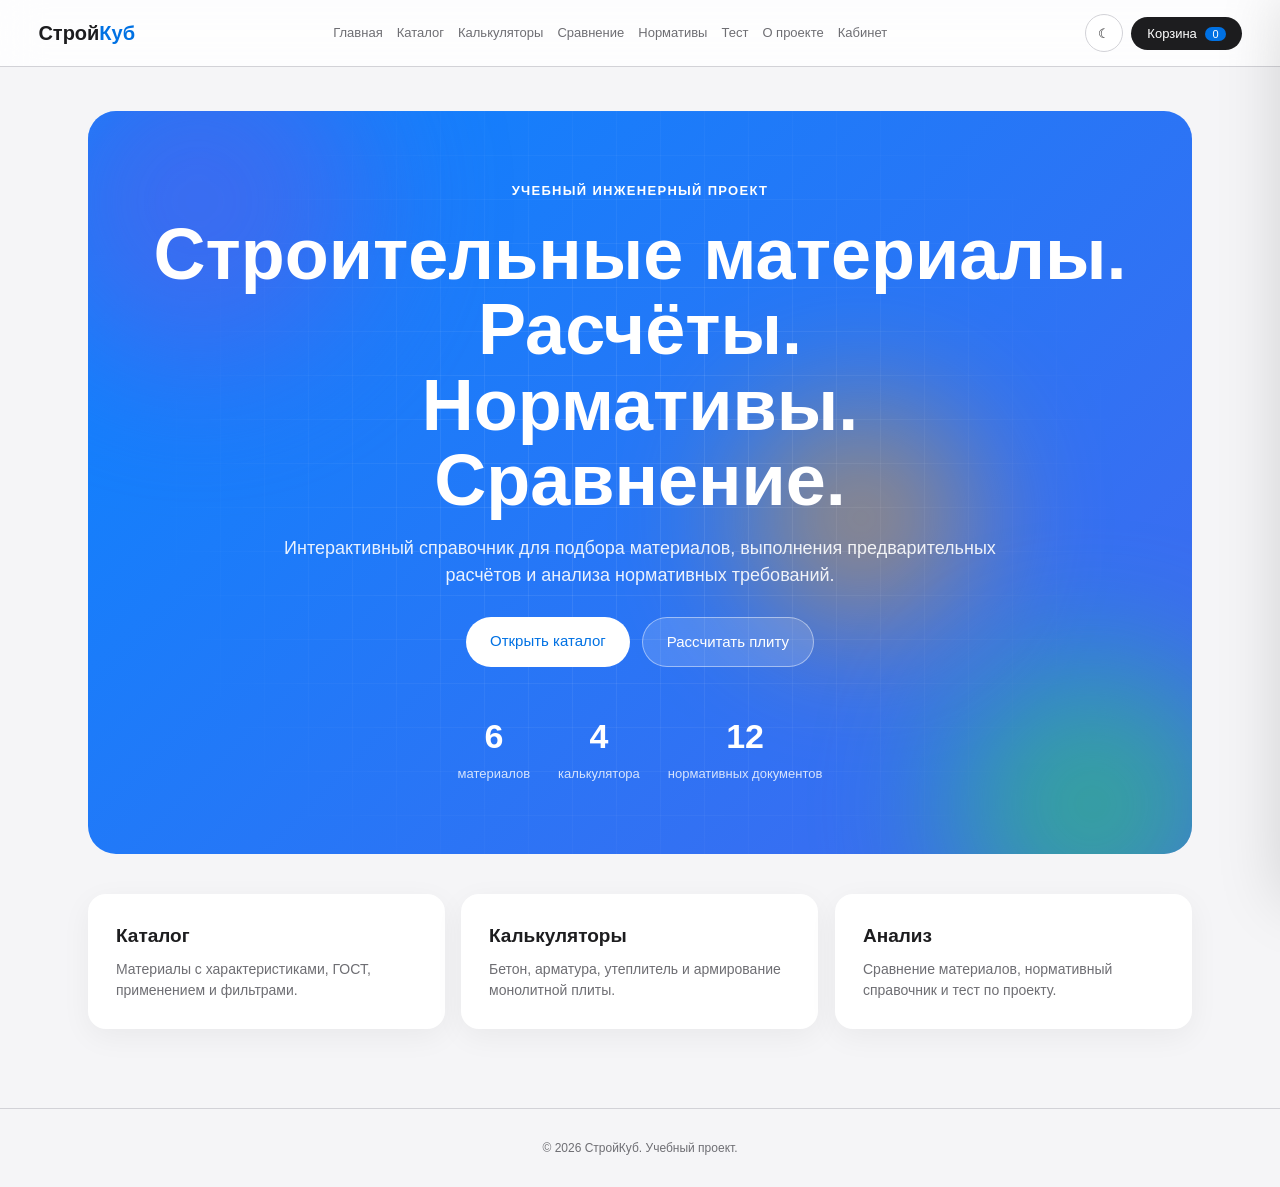
==== index.html @ 8e738bbe "Add files via upload" ====
<!DOCTYPE html><html lang="ru"><head><meta charset="UTF-8"><meta name="viewport" content="width=device-width,initial-scale=1"><title>СтройКуб — учебный проект</title><link rel="stylesheet" href="style.css"></head><body><div class="page-transition" id="page-transition"></div><header class="site-header"><a class="logo" href="index.html">Строй<span>Куб</span></a><nav><a href="index.html">Главная</a><a href="catalog.html">Каталог</a><a href="calculators.html">Калькуляторы</a><a href="compare.html">Сравнение</a><a href="norms.html">Нормативы</a><a href="quiz.html">Тест</a><a href="about.html">О проекте</a><a href="account.html">Кабинет</a></nav><div class="header-actions"><button class="theme-button" onclick="toggleTheme()">☾</button><button class="cart-button" onclick="openCart()">Корзина <span id="cart-count">0</span></button></div></header><main><section class="hero"><div class="hero-bg"><div class="orb orb-1"></div><div class="orb orb-2"></div><div class="orb orb-3"></div><div class="grid"></div></div><div class="hero-content reveal"><p class="eyebrow">Учебный инженерный проект</p><h1 class="hero-title"><span>Строительные материалы.</span><span>Расчёты.</span><span>Нормативы.</span><span>Сравнение.</span></h1><p class="lead">Интерактивный справочник для подбора материалов, выполнения предварительных расчётов и анализа нормативных требований.</p><div class="hero-actions"><a class="button primary" href="catalog.html">Открыть каталог</a><a class="button ghost" href="calculators.html">Рассчитать плиту</a></div><div class="hero-stats"><div><strong data-count="6">0</strong><span>материалов</span></div><div><strong data-count="4">0</strong><span>калькулятора</span></div><div><strong data-count="12">0</strong><span>нормативных документов</span></div></div></div></section><section class="features"><article class="reveal tilt"><h3>Каталог</h3><p>Материалы с характеристиками, ГОСТ, применением и фильтрами.</p></article><article class="reveal tilt"><h3>Калькуляторы</h3><p>Бетон, арматура, утеплитель и армирование монолитной плиты.</p></article><article class="reveal tilt"><h3>Анализ</h3><p>Сравнение материалов, нормативный справочник и тест по проекту.</p></article></section></main><div class="cart-drawer" id="cart-drawer"><div class="cart-head"><h2>Корзина</h2><button onclick="closeCart()">✕</button></div><div id="cart-items"></div><div class="cart-total"><span>Итого</span><strong id="cart-total">0 ₽</strong></div><button class="button primary full" onclick="checkout()">Оформить заказ</button></div><div class="toast" id="toast"></div><footer>© 2026 СтройКуб. Учебный проект.</footer><script src="script.js"></script></body></html>
---- style.css ----
:root{--bg:#f5f5f7;--card:#fff;--text:#1d1d1f;--muted:#6e6e73;--blue:#0071e3;--border:#d2d2d7;--soft:#f5f5f7;--radius:18px;--header-bg:rgba(255,255,255,.82)}*{box-sizing:border-box;margin:0;padding:0}body{font-family:-apple-system,BlinkMacSystemFont,'SF Pro Display','Segoe UI',Roboto,Arial,sans-serif;background:var(--bg);color:var(--text);line-height:1.5;transition:background .3s,color .3s}a{color:inherit;text-decoration:none}.page-transition{position:fixed;inset:0;background:var(--bg);z-index:999;pointer-events:none;opacity:0;transition:opacity .3s ease}.page-transition.active{opacity:1}.site-header{position:sticky;top:0;z-index:50;display:flex;align-items:center;justify-content:space-between;gap:16px;padding:14px 3vw;background:var(--header-bg);backdrop-filter:blur(20px);border-bottom:1px solid var(--border)}.logo{font-weight:800;font-size:20px}.logo span{color:var(--blue)}nav{display:flex;gap:14px;flex-wrap:wrap}nav a{font-size:13px;color:var(--muted);transition:color .2s}nav a:hover,nav a.active{color:var(--text)}.header-actions{display:flex;gap:8px;align-items:center}.theme-button{border:1px solid var(--border);background:var(--card);color:var(--text);width:38px;height:38px;border-radius:50%;cursor:pointer;transition:.2s}.cart-button{border:0;background:var(--text);color:var(--card);padding:9px 16px;border-radius:999px;font-size:13px;cursor:pointer}.cart-button span{background:var(--blue);color:#fff;border-radius:999px;padding:1px 7px;margin-left:5px;font-size:11px}.cart-button.bump span{animation:bump .4s ease}@keyframes bump{0%{transform:scale(1)}40%{transform:scale(1.35)}100%{transform:scale(1)}}main{max-width:1180px;margin:0 auto;padding:44px 3vw 80px}.hero{position:relative;min-height:80vh;display:grid;place-items:center;overflow:hidden;border-radius:28px;margin-bottom:40px}.hero-bg{position:absolute;inset:0;background:linear-gradient(135deg,#0a84ff,#5e5ce6,#0a84ff);background-size:300% 300%;animation:gradientMove 14s ease infinite}.orb{position:absolute;border-radius:50%;filter:blur(70px);opacity:.55}.orb-1{width:340px;height:340px;background:#5e5ce6;top:-80px;left:-60px;animation:float 12s ease-in-out infinite}.orb-2{width:280px;height:280px;background:#30d158;bottom:-90px;right:-40px;animation:float 16s ease-in-out infinite reverse}.orb-3{width:220px;height:220px;background:#ff9f0a;top:40%;right:20%;animation:float 18s ease-in-out infinite}.grid{position:absolute;inset:0;background-image:linear-gradient(rgba(255,255,255,.08) 1px,transparent 1px),linear-gradient(90deg,rgba(255,255,255,.08) 1px,transparent 1px);background-size:44px 44px;mask-image:radial-gradient(circle at center,#000 20%,transparent 75%)}.hero-content{position:relative;z-index:2;text-align:center;padding:70px 5vw;color:#fff}.eyebrow{font-weight:700;font-size:13px;text-transform:uppercase;letter-spacing:.1em}.hero-title{font-size:clamp(36px,6vw,72px);line-height:1.05;margin:16px 0;display:grid}.hero-title span{opacity:0;transform:translateY(28px);animation:rise .8s cubic-bezier(.22,.61,.36,1) forwards}.hero-title span:nth-child(1){animation-delay:.1s}.hero-title span:nth-child(2){animation-delay:.25s}.hero-title span:nth-child(3){animation-delay:.4s}.hero-title span:nth-child(4){animation-delay:.55s}@keyframes rise{to{opacity:1;transform:none}}@keyframes gradientMove{0%{background-position:0% 50%}50%{background-position:100% 50%}100%{background-position:0% 50%}}@keyframes float{0%,100%{transform:translate(0,0)}50%{transform:translate(30px,-25px)}}.lead{max-width:720px;margin:0 auto 28px;font-size:18px;opacity:.9}.hero-actions{display:flex;gap:12px;justify-content:center;flex-wrap:wrap}.hero-stats{display:flex;gap:28px;justify-content:center;margin-top:44px;flex-wrap:wrap}.hero-stats div{display:grid;gap:2px}.hero-stats strong{font-size:34px}.hero-stats span{font-size:13px;opacity:.8}.button{display:inline-block;border:0;border-radius:999px;padding:13px 24px;font-size:15px;cursor:pointer;transition:transform .2s,box-shadow .2s}.button:hover{transform:translateY(-2px);box-shadow:0 10px 24px rgba(0,0,0,.18)}.button:active{transform:scale(.97)}.button.primary{background:#fff;color:#0071e3}.button.ghost{background:rgba(255,255,255,.14);color:#fff;border:1px solid rgba(255,255,255,.45)}.button.full{width:100%}.features{display:grid;grid-template-columns:repeat(3,1fr);gap:16px;margin-top:20px}.features article,.auth-card,.profile-card,.dashboard article,.orders,.calc-card,.table-card,.about-grid article,.norm-card,.quiz-card{background:var(--card);border-radius:var(--radius);padding:28px;box-shadow:0 8px 30px rgba(0,0,0,.05);transition:transform .25s,box-shadow .25s}.features h3{font-size:19px;margin-bottom:8px}.features p{color:var(--muted);font-size:14px}.page-head{text-align:center;margin-bottom:30px}.page-head h1{font-size:clamp(30px,5vw,48px)}.page-head p{color:var(--muted);margin-top:8px}.controls{display:grid;grid-template-columns:1fr 220px;gap:12px;margin-bottom:14px}#search,#sort{border:1px solid var(--border);border-radius:12px;padding:12px 14px;font-size:15px;background:var(--card);color:var(--text)}.filters,.property-filters{display:flex;gap:10px;justify-content:center;flex-wrap:wrap;margin-bottom:16px}.filter{border:1px solid var(--border);background:var(--card);color:var(--text);border-radius:999px;padding:9px 18px;font-size:14px;cursor:pointer}.filter.active{background:var(--text);color:var(--card);border-color:var(--text)}.property-filters label{display:flex;align-items:center;gap:6px;background:var(--card);border:1px solid var(--border);border-radius:999px;padding:8px 14px;font-size:13px;cursor:pointer}.products{display:grid;grid-template-columns:repeat(auto-fill,minmax(360px,1fr));gap:22px}.product{background:var(--card);border-radius:var(--radius);overflow:hidden;box-shadow:0 8px 30px rgba(0,0,0,.05);display:flex;flex-direction:column;transition:transform .25s,box-shadow .25s;transform-style:preserve-3d}.product:hover{box-shadow:0 18px 45px rgba(0,0,0,.10)}.product-image{width:100%;height:200px;object-fit:cover;display:block;background:var(--soft);transition:transform .45s ease}.product:hover .product-image{transform:scale(1.06)}.product-body{padding:22px;display:flex;flex-direction:column;gap:14px;flex:1}.product-body h3{font-size:20px}.tabs{display:grid;grid-template-columns:repeat(4,1fr);gap:4px;background:var(--soft);border-radius:12px;padding:4px}.tab{border:0;background:transparent;border-radius:9px;padding:8px 4px;font-size:12px;color:var(--muted);cursor:pointer}.tab.active{background:var(--card);color:var(--text);font-weight:600}.tab-content{font-size:14px;color:var(--muted);min-height:150px;animation:fadeIn .25s ease}.tab-content.active{display:block}.tab-content:not(.active){display:none}@keyframes fadeIn{from{opacity:0;transform:translateY(6px)}to{opacity:1;transform:none}}.specs{display:grid;gap:6px}.spec{display:flex;justify-content:space-between;gap:12px;padding:7px 0;border-bottom:1px solid var(--border);font-size:13px}.spec span:first-child{color:var(--muted)}.gost-list{display:grid;gap:8px}.gost-item{background:var(--soft);border-radius:12px;padding:10px 12px;font-size:13px}.gost-item strong{color:var(--text)}.application-list{display:grid;gap:8px}.application-list li{list-style:none;padding-left:18px;position:relative;font-size:14px}.application-list li:before{content:"•";position:absolute;left:0;color:var(--blue)}.price{font-weight:700;font-size:18px}.add,.fav{border:0;border-radius:999px;padding:11px 16px;cursor:pointer;font-size:14px;transition:transform .2s}.add{background:var(--blue);color:#fff}.fav{background:var(--soft);color:var(--text);border:1px solid var(--border)}.fav.active{background:#ff9f0a;color:#fff;border-color:#ff9f0a}.product-actions{display:grid;grid-template-columns:1fr auto;gap:8px}.product-hero{display:grid;grid-template-columns:1.1fr 1fr;gap:28px;align-items:start;margin-bottom:34px}.product-hero img{width:100%;height:360px;object-fit:cover;border-radius:var(--radius);background:var(--soft)}.product-hero h1{font-size:clamp(30px,4vw,44px);margin-bottom:10px}.product-section{background:var(--card);border-radius:var(--radius);padding:26px;box-shadow:0 8px 30px rgba(0,0,0,.05);margin-bottom:20px}.product-section h2{font-size:22px;margin-bottom:14px}.drawing{width:100%;background:var(--soft);border-radius:14px;padding:14px}.drawing svg{width:100%;height:auto}.drawing .highlight{transition:.25s}.drawing .highlight:hover{opacity:1;stroke-width:4}.calc-grid{display:grid;grid-template-columns:repeat(2,1fr);gap:18px}.calc-card label{display:grid;gap:6px;font-size:13px;color:var(--muted);margin-bottom:12px}.calc-card input,.calc-card select{border:1px solid var(--border);border-radius:12px;padding:11px 13px;font-size:15px;background:var(--card);color:var(--text)}.result{margin-top:14px;background:var(--soft);border-radius:12px;padding:14px}.result span{font-size:26px;font-weight:800;display:block}.bar{height:8px;background:var(--border);border-radius:999px;margin:12px 0 8px;overflow:hidden}.bar i{display:block;height:100%;width:0;background:linear-gradient(90deg,#0071e3,#30d158);transition:width .8s cubic-bezier(.22,.61,.36,1)}.formula{font-family:ui-monospace,SFMono-Regular,Menlo,monospace;background:var(--soft);border-radius:10px;padding:10px;margin:10px 0;font-size:13px}.compare-controls{display:grid;grid-template-columns:1fr 1fr auto;gap:12px;margin-bottom:24px}.compare-controls select{border:1px solid var(--border);border-radius:12px;padding:12px 14px;background:var(--card);color:var(--text)}.compare-card{background:var(--card);border-radius:var(--radius);padding:26px;box-shadow:0 8px 30px rgba(0,0,0,.05);margin-bottom:20px}.compare-card h2{margin-bottom:14px}.compare-table{width:100%;border-collapse:collapse;font-size:14px}.compare-table th,.compare-table td{padding:12px 10px;border-bottom:1px solid var(--border);text-align:left}.compare-table th{color:var(--muted);font-size:12px;text-transform:uppercase}.verdict{margin-top:16px;background:var(--soft);border-radius:12px;padding:14px;font-size:14px}.table-card{overflow:hidden}.table-scroll{overflow-x:auto}table{width:100%;border-collapse:collapse;font-size:14px}th,td{padding:12px 10px;border-bottom:1px solid var(--border);text-align:left;vertical-align:top}th{color:var(--muted);font-weight:600;font-size:12px;text-transform:uppercase}tr:hover td{background:var(--soft)}.norm-grid{display:grid;grid-template-columns:repeat(auto-fill,minmax(320px,1fr));gap:18px}.norm-card h2{font-size:18px;margin-bottom:8px}.norm-card p{color:var(--muted);font-size:14px}.quiz-card{max-width:720px;margin:0 auto}.quiz-question{margin-bottom:22px}.quiz-question h3{font-size:18px;margin-bottom:10px}.quiz-option{display:block;background:var(--soft);border:1px solid var(--border);border-radius:12px;padding:12px 14px;margin-bottom:8px;cursor:pointer;font-size:14px}.quiz-option.correct{border-color:#30d158;background:rgba(48,209,88,.12)}.quiz-option.wrong{border-color:#ff375f;background:rgba(255,55,95,.10)}.quiz-result{font-size:22px;font-weight:800;margin-top:18px}.about-grid{display:grid;grid-template-columns:repeat(2,1fr);gap:18px}.about-grid article h2{font-size:20px;margin-bottom:10px}.warning{border-left:4px solid #ff9f0a}.auth-section,.profile-section{display:grid;place-items:center}.auth-card{width:min(420px,100%);text-align:center}.auth-card h1{font-size:28px;margin-bottom:6px}.muted{color:var(--muted);font-size:14px}form{display:grid;gap:12px;margin-top:18px;text-align:left}label{font-size:13px;color:var(--muted);display:grid;gap:6px}input,select{border:1px solid var(--border);border-radius:12px;padding:12px 14px;font-size:15px;background:var(--card);color:var(--text)}.divider{margin:18px 0 4px;color:var(--muted);font-size:13px}.hidden{display:none}.profile-section{gap:20px;justify-items:stretch}.profile-card{display:flex;align-items:center;gap:18px;width:100%}.avatar{width:64px;height:64px;border-radius:50%;background:var(--blue);color:#fff;display:grid;place-items:center;font-size:24px;font-weight:700}.profile-card h1{font-size:24px}.profile-card .button{margin-left:auto}.dashboard{display:grid;grid-template-columns:repeat(3,1fr);gap:16px;width:100%}.dashboard h3{font-size:13px;color:var(--muted)}.dashboard p{font-size:28px;font-weight:700;margin-top:6px}.orders{width:100%}.orders h2{margin-bottom:14px}.order{display:flex;justify-content:space-between;gap:12px;padding:14px 0;border-bottom:1px solid var(--border);font-size:14px}.cart-drawer{position:fixed;right:0;top:0;height:100%;width:min(400px,100%);background:var(--card);z-index:100;transform:translateX(105%);transition:transform .35s cubic-bezier(.22,.61,.36,1);display:flex;flex-direction:column;padding:22px;box-shadow:-20px 0 60px rgba(0,0,0,.15)}.cart-drawer.open{transform:none}.cart-head{display:flex;justify-content:space-between;align-items:center;margin-bottom:18px}.cart-head button{border:0;background:var(--soft);color:var(--text);width:34px;height:34px;border-radius:50%;cursor:pointer}#cart-items{flex:1;overflow:auto;display:grid;gap:12px;align-content:start}.cart-item{display:grid;grid-template-columns:64px 1fr auto;gap:12px;align-items:center;background:var(--soft);border-radius:14px;padding:10px;animation:fadeIn .25s ease}.cart-thumb{width:64px;height:64px;border-radius:10px;object-fit:cover;background:var(--soft)}.qty{display:flex;align-items:center;gap:8px}.qty button{width:26px;height:26px;border-radius:50%;border:0;background:var(--card);color:var(--text);cursor:pointer}.cart-total{display:flex;justify-content:space-between;align-items:center;padding:16px 0;font-size:17px}.toast{position:fixed;left:50%;bottom:28px;transform:translate(-50%,120%);background:var(--text);color:var(--card);padding:12px 20px;border-radius:999px;font-size:14px;z-index:200;opacity:0;transition:.35s cubic-bezier(.22,.61,.36,1)}.toast.show{transform:translate(-50%,0);opacity:1}.reveal{opacity:0;transform:translateY(24px);transition:opacity .6s ease,transform .6s ease}.reveal.visible{opacity:1;transform:none}.tilt{will-change:transform}.flying-image{position:fixed;z-index:300;width:70px;height:70px;border-radius:14px;object-fit:cover;pointer-events:none;transition:transform .7s cubic-bezier(.22,.61,.36,1),opacity .7s ease}@media(prefers-reduced-motion:reduce){.reveal{opacity:1;transform:none;transition:none}.hero-bg,.orb,.hero-title span,.product,.product-image,.button,.cart-button,.tab-content,.cart-item,.toast,.cart-drawer,.theme-button,.flying-image{transition:none;animation:none}.hero-title span{opacity:1;transform:none}.product:hover .product-image{transform:none}}footer{text-align:center;padding:30px;color:var(--muted);font-size:12px;border-top:1px solid var(--border)}body.dark{--bg:#000;--card:#1c1c1e;--text:#f5f5f7;--muted:#a1a1a6;--border:#38383a;--soft:#2c2c2e;--header-bg:rgba(28,28,30,.82)}body.dark .product-image.image-error{background:linear-gradient(135deg,#2c2c2e,#3a3a3c)}@media(max-width:1000px){nav{display:none}.features,.calc-grid,.about-grid,.dashboard{grid-template-columns:1fr}.product-hero{grid-template-columns:1fr}.controls,.compare-controls{grid-template-columns:1fr}.profile-card{flex-wrap:wrap}.profile-card .button{margin-left:0;width:100%}}
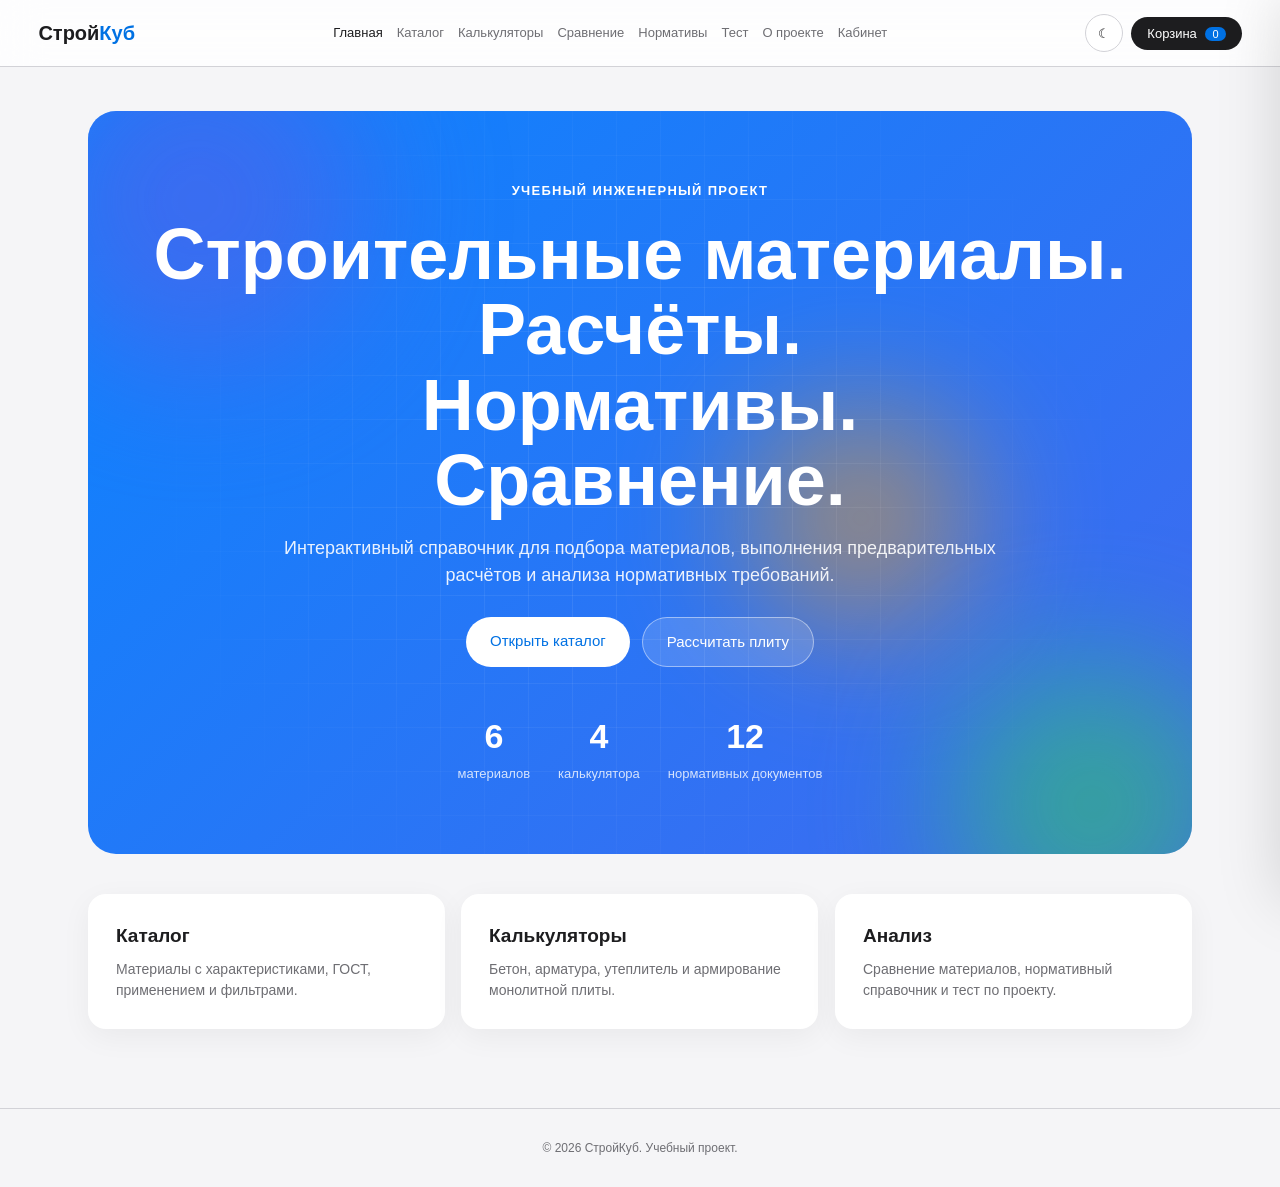
==== commit 2e92079a: "Add files via upload" ====
--- a/index.html
+++ b/index.html
@@ -1 +1 @@
-<!DOCTYPE html><html lang="ru"><head><meta charset="UTF-8"><meta name="viewport" content="width=device-width,initial-scale=1"><title>СтройКуб — учебный проект</title><link rel="stylesheet" href="style.css"></head><body><div class="page-transition" id="page-transition"></div><header class="site-header"><a class="logo" href="index.html">Строй<span>Куб</span></a><nav><a href="index.html">Главная</a><a href="catalog.html">Каталог</a><a href="calculators.html">Калькуляторы</a><a href="compare.html">Сравнение</a><a href="norms.html">Нормативы</a><a href="quiz.html">Тест</a><a href="about.html">О проекте</a><a href="account.html">Кабинет</a></nav><div class="header-actions"><button class="theme-button" onclick="toggleTheme()">☾</button><button class="cart-button" onclick="openCart()">Корзина <span id="cart-count">0</span></button></div></header><main><section class="hero"><div class="hero-bg"><div class="orb orb-1"></div><div class="orb orb-2"></div><div class="orb orb-3"></div><div class="grid"></div></div><div class="hero-content reveal"><p class="eyebrow">Учебный инженерный проект</p><h1 class="hero-title"><span>Строительные материалы.</span><span>Расчёты.</span><span>Нормативы.</span><span>Сравнение.</span></h1><p class="lead">Интерактивный справочник для подбора материалов, выполнения предварительных расчётов и анализа нормативных требований.</p><div class="hero-actions"><a class="button primary" href="catalog.html">Открыть каталог</a><a class="button ghost" href="calculators.html">Рассчитать плиту</a></div><div class="hero-stats"><div><strong data-count="6">0</strong><span>материалов</span></div><div><strong data-count="4">0</strong><span>калькулятора</span></div><div><strong data-count="12">0</strong><span>нормативных документов</span></div></div></div></section><section class="features"><article class="reveal tilt"><h3>Каталог</h3><p>Материалы с характеристиками, ГОСТ, применением и фильтрами.</p></article><article class="reveal tilt"><h3>Калькуляторы</h3><p>Бетон, арматура, утеплитель и армирование монолитной плиты.</p></article><article class="reveal tilt"><h3>Анализ</h3><p>Сравнение материалов, нормативный справочник и тест по проекту.</p></article></section></main><div class="cart-drawer" id="cart-drawer"><div class="cart-head"><h2>Корзина</h2><button onclick="closeCart()">✕</button></div><div id="cart-items"></div><div class="cart-total"><span>Итого</span><strong id="cart-total">0 ₽</strong></div><button class="button primary full" onclick="checkout()">Оформить заказ</button></div><div class="toast" id="toast"></div><footer>© 2026 СтройКуб. Учебный проект.</footer><script src="script.js"></script></body></html>+<!DOCTYPE html><html lang="ru"><head><meta charset="UTF-8"><meta name="viewport" content="width=device-width,initial-scale=1"><title>СтройКуб — учебный проект — СтройКуб</title><script>(function(){try{if(localStorage.getItem("sk_theme")==="dark"){document.documentElement.classList.add("dark")}}catch(e){}})();</script><link rel="stylesheet" href="style.css"></head><body><div class="page-transition" id="page-transition"></div><header class="site-header"><a class="logo" href="index.html">Строй<span>Куб</span></a><nav><a href="index.html" class="active">Главная</a><a href="catalog.html">Каталог</a><a href="calculators.html">Калькуляторы</a><a href="compare.html">Сравнение</a><a href="norms.html">Нормативы</a><a href="quiz.html">Тест</a><a href="about.html">О проекте</a><a href="account.html">Кабинет</a></nav><div class="header-actions"><button class="theme-button" onclick="toggleTheme()">☾</button><button class="cart-button" onclick="openCart()">Корзина <span id="cart-count">0</span></button></div></header><main><section class="hero"><div class="hero-bg"><div class="orb orb-1"></div><div class="orb orb-2"></div><div class="orb orb-3"></div><div class="grid"></div></div><div class="hero-content reveal"><p class="eyebrow">Учебный инженерный проект</p><h1 class="hero-title"><span>Строительные материалы.</span><span>Расчёты.</span><span>Нормативы.</span><span>Сравнение.</span></h1><p class="lead">Интерактивный справочник для подбора материалов, выполнения предварительных расчётов и анализа нормативных требований.</p><div class="hero-actions"><a class="button primary" href="catalog.html">Открыть каталог</a><a class="button ghost" href="calculators.html">Рассчитать плиту</a></div><div class="hero-stats"><div><strong data-count="6">0</strong><span>материалов</span></div><div><strong data-count="4">0</strong><span>калькулятора</span></div><div><strong data-count="12">0</strong><span>нормативных документов</span></div></div></div></section><section class="features"><article class="reveal tilt"><h3>Каталог</h3><p>Материалы с характеристиками, ГОСТ, применением и фильтрами.</p></article><article class="reveal tilt"><h3>Калькуляторы</h3><p>Бетон, арматура, утеплитель и армирование монолитной плиты.</p></article><article class="reveal tilt"><h3>Анализ</h3><p>Сравнение материалов, нормативный справочник и тест по проекту.</p></article></section></main><div class="cart-drawer" id="cart-drawer"><div class="cart-head"><h2>Корзина</h2><button onclick="closeCart()">✕</button></div><div id="cart-items"></div><div class="cart-total"><span>Итого</span><strong id="cart-total">0 ₽</strong></div><button class="button primary full" onclick="checkout()">Оформить заказ</button></div><div class="toast" id="toast"></div><footer>© 2026 СтройКуб. Учебный проект.</footer><script src="script.js"></script></body></html>
--- a/style.css
+++ b/style.css
@@ -1 +1,177 @@
-:root{--bg:#f5f5f7;--card:#fff;--text:#1d1d1f;--muted:#6e6e73;--blue:#0071e3;--border:#d2d2d7;--soft:#f5f5f7;--radius:18px;--header-bg:rgba(255,255,255,.82)}*{box-sizing:border-box;margin:0;padding:0}body{font-family:-apple-system,BlinkMacSystemFont,'SF Pro Display','Segoe UI',Roboto,Arial,sans-serif;background:var(--bg);color:var(--text);line-height:1.5;transition:background .3s,color .3s}a{color:inherit;text-decoration:none}.page-transition{position:fixed;inset:0;background:var(--bg);z-index:999;pointer-events:none;opacity:0;transition:opacity .3s ease}.page-transition.active{opacity:1}.site-header{position:sticky;top:0;z-index:50;display:flex;align-items:center;justify-content:space-between;gap:16px;padding:14px 3vw;background:var(--header-bg);backdrop-filter:blur(20px);border-bottom:1px solid var(--border)}.logo{font-weight:800;font-size:20px}.logo span{color:var(--blue)}nav{display:flex;gap:14px;flex-wrap:wrap}nav a{font-size:13px;color:var(--muted);transition:color .2s}nav a:hover,nav a.active{color:var(--text)}.header-actions{display:flex;gap:8px;align-items:center}.theme-button{border:1px solid var(--border);background:var(--card);color:var(--text);width:38px;height:38px;border-radius:50%;cursor:pointer;transition:.2s}.cart-button{border:0;background:var(--text);color:var(--card);padding:9px 16px;border-radius:999px;font-size:13px;cursor:pointer}.cart-button span{background:var(--blue);color:#fff;border-radius:999px;padding:1px 7px;margin-left:5px;font-size:11px}.cart-button.bump span{animation:bump .4s ease}@keyframes bump{0%{transform:scale(1)}40%{transform:scale(1.35)}100%{transform:scale(1)}}main{max-width:1180px;margin:0 auto;padding:44px 3vw 80px}.hero{position:relative;min-height:80vh;display:grid;place-items:center;overflow:hidden;border-radius:28px;margin-bottom:40px}.hero-bg{position:absolute;inset:0;background:linear-gradient(135deg,#0a84ff,#5e5ce6,#0a84ff);background-size:300% 300%;animation:gradientMove 14s ease infinite}.orb{position:absolute;border-radius:50%;filter:blur(70px);opacity:.55}.orb-1{width:340px;height:340px;background:#5e5ce6;top:-80px;left:-60px;animation:float 12s ease-in-out infinite}.orb-2{width:280px;height:280px;background:#30d158;bottom:-90px;right:-40px;animation:float 16s ease-in-out infinite reverse}.orb-3{width:220px;height:220px;background:#ff9f0a;top:40%;right:20%;animation:float 18s ease-in-out infinite}.grid{position:absolute;inset:0;background-image:linear-gradient(rgba(255,255,255,.08) 1px,transparent 1px),linear-gradient(90deg,rgba(255,255,255,.08) 1px,transparent 1px);background-size:44px 44px;mask-image:radial-gradient(circle at center,#000 20%,transparent 75%)}.hero-content{position:relative;z-index:2;text-align:center;padding:70px 5vw;color:#fff}.eyebrow{font-weight:700;font-size:13px;text-transform:uppercase;letter-spacing:.1em}.hero-title{font-size:clamp(36px,6vw,72px);line-height:1.05;margin:16px 0;display:grid}.hero-title span{opacity:0;transform:translateY(28px);animation:rise .8s cubic-bezier(.22,.61,.36,1) forwards}.hero-title span:nth-child(1){animation-delay:.1s}.hero-title span:nth-child(2){animation-delay:.25s}.hero-title span:nth-child(3){animation-delay:.4s}.hero-title span:nth-child(4){animation-delay:.55s}@keyframes rise{to{opacity:1;transform:none}}@keyframes gradientMove{0%{background-position:0% 50%}50%{background-position:100% 50%}100%{background-position:0% 50%}}@keyframes float{0%,100%{transform:translate(0,0)}50%{transform:translate(30px,-25px)}}.lead{max-width:720px;margin:0 auto 28px;font-size:18px;opacity:.9}.hero-actions{display:flex;gap:12px;justify-content:center;flex-wrap:wrap}.hero-stats{display:flex;gap:28px;justify-content:center;margin-top:44px;flex-wrap:wrap}.hero-stats div{display:grid;gap:2px}.hero-stats strong{font-size:34px}.hero-stats span{font-size:13px;opacity:.8}.button{display:inline-block;border:0;border-radius:999px;padding:13px 24px;font-size:15px;cursor:pointer;transition:transform .2s,box-shadow .2s}.button:hover{transform:translateY(-2px);box-shadow:0 10px 24px rgba(0,0,0,.18)}.button:active{transform:scale(.97)}.button.primary{background:#fff;color:#0071e3}.button.ghost{background:rgba(255,255,255,.14);color:#fff;border:1px solid rgba(255,255,255,.45)}.button.full{width:100%}.features{display:grid;grid-template-columns:repeat(3,1fr);gap:16px;margin-top:20px}.features article,.auth-card,.profile-card,.dashboard article,.orders,.calc-card,.table-card,.about-grid article,.norm-card,.quiz-card{background:var(--card);border-radius:var(--radius);padding:28px;box-shadow:0 8px 30px rgba(0,0,0,.05);transition:transform .25s,box-shadow .25s}.features h3{font-size:19px;margin-bottom:8px}.features p{color:var(--muted);font-size:14px}.page-head{text-align:center;margin-bottom:30px}.page-head h1{font-size:clamp(30px,5vw,48px)}.page-head p{color:var(--muted);margin-top:8px}.controls{display:grid;grid-template-columns:1fr 220px;gap:12px;margin-bottom:14px}#search,#sort{border:1px solid var(--border);border-radius:12px;padding:12px 14px;font-size:15px;background:var(--card);color:var(--text)}.filters,.property-filters{display:flex;gap:10px;justify-content:center;flex-wrap:wrap;margin-bottom:16px}.filter{border:1px solid var(--border);background:var(--card);color:var(--text);border-radius:999px;padding:9px 18px;font-size:14px;cursor:pointer}.filter.active{background:var(--text);color:var(--card);border-color:var(--text)}.property-filters label{display:flex;align-items:center;gap:6px;background:var(--card);border:1px solid var(--border);border-radius:999px;padding:8px 14px;font-size:13px;cursor:pointer}.products{display:grid;grid-template-columns:repeat(auto-fill,minmax(360px,1fr));gap:22px}.product{background:var(--card);border-radius:var(--radius);overflow:hidden;box-shadow:0 8px 30px rgba(0,0,0,.05);display:flex;flex-direction:column;transition:transform .25s,box-shadow .25s;transform-style:preserve-3d}.product:hover{box-shadow:0 18px 45px rgba(0,0,0,.10)}.product-image{width:100%;height:200px;object-fit:cover;display:block;background:var(--soft);transition:transform .45s ease}.product:hover .product-image{transform:scale(1.06)}.product-body{padding:22px;display:flex;flex-direction:column;gap:14px;flex:1}.product-body h3{font-size:20px}.tabs{display:grid;grid-template-columns:repeat(4,1fr);gap:4px;background:var(--soft);border-radius:12px;padding:4px}.tab{border:0;background:transparent;border-radius:9px;padding:8px 4px;font-size:12px;color:var(--muted);cursor:pointer}.tab.active{background:var(--card);color:var(--text);font-weight:600}.tab-content{font-size:14px;color:var(--muted);min-height:150px;animation:fadeIn .25s ease}.tab-content.active{display:block}.tab-content:not(.active){display:none}@keyframes fadeIn{from{opacity:0;transform:translateY(6px)}to{opacity:1;transform:none}}.specs{display:grid;gap:6px}.spec{display:flex;justify-content:space-between;gap:12px;padding:7px 0;border-bottom:1px solid var(--border);font-size:13px}.spec span:first-child{color:var(--muted)}.gost-list{display:grid;gap:8px}.gost-item{background:var(--soft);border-radius:12px;padding:10px 12px;font-size:13px}.gost-item strong{color:var(--text)}.application-list{display:grid;gap:8px}.application-list li{list-style:none;padding-left:18px;position:relative;font-size:14px}.application-list li:before{content:"•";position:absolute;left:0;color:var(--blue)}.price{font-weight:700;font-size:18px}.add,.fav{border:0;border-radius:999px;padding:11px 16px;cursor:pointer;font-size:14px;transition:transform .2s}.add{background:var(--blue);color:#fff}.fav{background:var(--soft);color:var(--text);border:1px solid var(--border)}.fav.active{background:#ff9f0a;color:#fff;border-color:#ff9f0a}.product-actions{display:grid;grid-template-columns:1fr auto;gap:8px}.product-hero{display:grid;grid-template-columns:1.1fr 1fr;gap:28px;align-items:start;margin-bottom:34px}.product-hero img{width:100%;height:360px;object-fit:cover;border-radius:var(--radius);background:var(--soft)}.product-hero h1{font-size:clamp(30px,4vw,44px);margin-bottom:10px}.product-section{background:var(--card);border-radius:var(--radius);padding:26px;box-shadow:0 8px 30px rgba(0,0,0,.05);margin-bottom:20px}.product-section h2{font-size:22px;margin-bottom:14px}.drawing{width:100%;background:var(--soft);border-radius:14px;padding:14px}.drawing svg{width:100%;height:auto}.drawing .highlight{transition:.25s}.drawing .highlight:hover{opacity:1;stroke-width:4}.calc-grid{display:grid;grid-template-columns:repeat(2,1fr);gap:18px}.calc-card label{display:grid;gap:6px;font-size:13px;color:var(--muted);margin-bottom:12px}.calc-card input,.calc-card select{border:1px solid var(--border);border-radius:12px;padding:11px 13px;font-size:15px;background:var(--card);color:var(--text)}.result{margin-top:14px;background:var(--soft);border-radius:12px;padding:14px}.result span{font-size:26px;font-weight:800;display:block}.bar{height:8px;background:var(--border);border-radius:999px;margin:12px 0 8px;overflow:hidden}.bar i{display:block;height:100%;width:0;background:linear-gradient(90deg,#0071e3,#30d158);transition:width .8s cubic-bezier(.22,.61,.36,1)}.formula{font-family:ui-monospace,SFMono-Regular,Menlo,monospace;background:var(--soft);border-radius:10px;padding:10px;margin:10px 0;font-size:13px}.compare-controls{display:grid;grid-template-columns:1fr 1fr auto;gap:12px;margin-bottom:24px}.compare-controls select{border:1px solid var(--border);border-radius:12px;padding:12px 14px;background:var(--card);color:var(--text)}.compare-card{background:var(--card);border-radius:var(--radius);padding:26px;box-shadow:0 8px 30px rgba(0,0,0,.05);margin-bottom:20px}.compare-card h2{margin-bottom:14px}.compare-table{width:100%;border-collapse:collapse;font-size:14px}.compare-table th,.compare-table td{padding:12px 10px;border-bottom:1px solid var(--border);text-align:left}.compare-table th{color:var(--muted);font-size:12px;text-transform:uppercase}.verdict{margin-top:16px;background:var(--soft);border-radius:12px;padding:14px;font-size:14px}.table-card{overflow:hidden}.table-scroll{overflow-x:auto}table{width:100%;border-collapse:collapse;font-size:14px}th,td{padding:12px 10px;border-bottom:1px solid var(--border);text-align:left;vertical-align:top}th{color:var(--muted);font-weight:600;font-size:12px;text-transform:uppercase}tr:hover td{background:var(--soft)}.norm-grid{display:grid;grid-template-columns:repeat(auto-fill,minmax(320px,1fr));gap:18px}.norm-card h2{font-size:18px;margin-bottom:8px}.norm-card p{color:var(--muted);font-size:14px}.quiz-card{max-width:720px;margin:0 auto}.quiz-question{margin-bottom:22px}.quiz-question h3{font-size:18px;margin-bottom:10px}.quiz-option{display:block;background:var(--soft);border:1px solid var(--border);border-radius:12px;padding:12px 14px;margin-bottom:8px;cursor:pointer;font-size:14px}.quiz-option.correct{border-color:#30d158;background:rgba(48,209,88,.12)}.quiz-option.wrong{border-color:#ff375f;background:rgba(255,55,95,.10)}.quiz-result{font-size:22px;font-weight:800;margin-top:18px}.about-grid{display:grid;grid-template-columns:repeat(2,1fr);gap:18px}.about-grid article h2{font-size:20px;margin-bottom:10px}.warning{border-left:4px solid #ff9f0a}.auth-section,.profile-section{display:grid;place-items:center}.auth-card{width:min(420px,100%);text-align:center}.auth-card h1{font-size:28px;margin-bottom:6px}.muted{color:var(--muted);font-size:14px}form{display:grid;gap:12px;margin-top:18px;text-align:left}label{font-size:13px;color:var(--muted);display:grid;gap:6px}input,select{border:1px solid var(--border);border-radius:12px;padding:12px 14px;font-size:15px;background:var(--card);color:var(--text)}.divider{margin:18px 0 4px;color:var(--muted);font-size:13px}.hidden{display:none}.profile-section{gap:20px;justify-items:stretch}.profile-card{display:flex;align-items:center;gap:18px;width:100%}.avatar{width:64px;height:64px;border-radius:50%;background:var(--blue);color:#fff;display:grid;place-items:center;font-size:24px;font-weight:700}.profile-card h1{font-size:24px}.profile-card .button{margin-left:auto}.dashboard{display:grid;grid-template-columns:repeat(3,1fr);gap:16px;width:100%}.dashboard h3{font-size:13px;color:var(--muted)}.dashboard p{font-size:28px;font-weight:700;margin-top:6px}.orders{width:100%}.orders h2{margin-bottom:14px}.order{display:flex;justify-content:space-between;gap:12px;padding:14px 0;border-bottom:1px solid var(--border);font-size:14px}.cart-drawer{position:fixed;right:0;top:0;height:100%;width:min(400px,100%);background:var(--card);z-index:100;transform:translateX(105%);transition:transform .35s cubic-bezier(.22,.61,.36,1);display:flex;flex-direction:column;padding:22px;box-shadow:-20px 0 60px rgba(0,0,0,.15)}.cart-drawer.open{transform:none}.cart-head{display:flex;justify-content:space-between;align-items:center;margin-bottom:18px}.cart-head button{border:0;background:var(--soft);color:var(--text);width:34px;height:34px;border-radius:50%;cursor:pointer}#cart-items{flex:1;overflow:auto;display:grid;gap:12px;align-content:start}.cart-item{display:grid;grid-template-columns:64px 1fr auto;gap:12px;align-items:center;background:var(--soft);border-radius:14px;padding:10px;animation:fadeIn .25s ease}.cart-thumb{width:64px;height:64px;border-radius:10px;object-fit:cover;background:var(--soft)}.qty{display:flex;align-items:center;gap:8px}.qty button{width:26px;height:26px;border-radius:50%;border:0;background:var(--card);color:var(--text);cursor:pointer}.cart-total{display:flex;justify-content:space-between;align-items:center;padding:16px 0;font-size:17px}.toast{position:fixed;left:50%;bottom:28px;transform:translate(-50%,120%);background:var(--text);color:var(--card);padding:12px 20px;border-radius:999px;font-size:14px;z-index:200;opacity:0;transition:.35s cubic-bezier(.22,.61,.36,1)}.toast.show{transform:translate(-50%,0);opacity:1}.reveal{opacity:0;transform:translateY(24px);transition:opacity .6s ease,transform .6s ease}.reveal.visible{opacity:1;transform:none}.tilt{will-change:transform}.flying-image{position:fixed;z-index:300;width:70px;height:70px;border-radius:14px;object-fit:cover;pointer-events:none;transition:transform .7s cubic-bezier(.22,.61,.36,1),opacity .7s ease}@media(prefers-reduced-motion:reduce){.reveal{opacity:1;transform:none;transition:none}.hero-bg,.orb,.hero-title span,.product,.product-image,.button,.cart-button,.tab-content,.cart-item,.toast,.cart-drawer,.theme-button,.flying-image{transition:none;animation:none}.hero-title span{opacity:1;transform:none}.product:hover .product-image{transform:none}}footer{text-align:center;padding:30px;color:var(--muted);font-size:12px;border-top:1px solid var(--border)}body.dark{--bg:#000;--card:#1c1c1e;--text:#f5f5f7;--muted:#a1a1a6;--border:#38383a;--soft:#2c2c2e;--header-bg:rgba(28,28,30,.82)}body.dark .product-image.image-error{background:linear-gradient(135deg,#2c2c2e,#3a3a3c)}@media(max-width:1000px){nav{display:none}.features,.calc-grid,.about-grid,.dashboard{grid-template-columns:1fr}.product-hero{grid-template-columns:1fr}.controls,.compare-controls{grid-template-columns:1fr}.profile-card{flex-wrap:wrap}.profile-card .button{margin-left:0;width:100%}}+:root{--bg:#f5f5f7;--card:#fff;--text:#1d1d1f;--muted:#6e6e73;--blue:#0071e3;--border:#d2d2d7;--soft:#f5f5f7;--radius:18px;--header-bg:rgba(255,255,255,.82)}
+*{box-sizing:border-box;margin:0;padding:0}
+body{font-family:-apple-system,BlinkMacSystemFont,'SF Pro Display','Segoe UI',Roboto,Arial,sans-serif;background:var(--bg);color:var(--text);line-height:1.5;transition:background .3s,color .3s}
+a{color:inherit;text-decoration:none}
+.page-transition{position:fixed;inset:0;background:var(--bg);z-index:999;pointer-events:none;opacity:0;transition:opacity .3s ease}
+.page-transition.active{opacity:1}
+.site-header{position:sticky;top:0;z-index:50;display:flex;align-items:center;justify-content:space-between;gap:16px;padding:14px 3vw;background:var(--header-bg);backdrop-filter:blur(20px);border-bottom:1px solid var(--border)}
+.logo{font-weight:800;font-size:20px}
+.logo span{color:var(--blue)}
+nav{display:flex;gap:14px;flex-wrap:wrap}
+nav a{font-size:13px;color:var(--muted);transition:color .2s}
+nav a:hover,nav a.active{color:var(--text)}
+.header-actions{display:flex;gap:8px;align-items:center}
+.theme-button{border:1px solid var(--border);background:var(--card);color:var(--text);width:38px;height:38px;border-radius:50%;cursor:pointer;transition:.2s}
+.cart-button{border:0;background:var(--text);color:var(--card);padding:9px 16px;border-radius:999px;font-size:13px;cursor:pointer}
+.cart-button span{background:var(--blue);color:#fff;border-radius:999px;padding:1px 7px;margin-left:5px;font-size:11px}
+.cart-button.bump span{animation:bump .4s ease}
+@keyframes bump{0%{transform:scale(1)}40%{transform:scale(1.35)}100%{transform:scale(1)}}
+main{max-width:1180px;margin:0 auto;padding:44px 3vw 80px}
+.hero{position:relative;min-height:80vh;display:grid;place-items:center;overflow:hidden;border-radius:28px;margin-bottom:40px}
+.hero-bg{position:absolute;inset:0;background:linear-gradient(135deg,#0a84ff,#5e5ce6,#0a84ff);background-size:300% 300%;animation:gradientMove 14s ease infinite}
+.orb{position:absolute;border-radius:50%;filter:blur(70px);opacity:.55}
+.orb-1{width:340px;height:340px;background:#5e5ce6;top:-80px;left:-60px;animation:float 12s ease-in-out infinite}
+.orb-2{width:280px;height:280px;background:#30d158;bottom:-90px;right:-40px;animation:float 16s ease-in-out infinite reverse}
+.orb-3{width:220px;height:220px;background:#ff9f0a;top:40%;right:20%;animation:float 18s ease-in-out infinite}
+.grid{position:absolute;inset:0;background-image:linear-gradient(rgba(255,255,255,.08) 1px,transparent 1px),linear-gradient(90deg,rgba(255,255,255,.08) 1px,transparent 1px);background-size:44px 44px;mask-image:radial-gradient(circle at center,#000 20%,transparent 75%)}
+.hero-content{position:relative;z-index:2;text-align:center;padding:70px 5vw;color:#fff}
+.eyebrow{font-weight:700;font-size:13px;text-transform:uppercase;letter-spacing:.1em}
+.hero-title{font-size:clamp(36px,6vw,72px);line-height:1.05;margin:16px 0;display:grid}
+.hero-title span{opacity:0;transform:translateY(28px);animation:rise .8s cubic-bezier(.22,.61,.36,1) forwards}
+.hero-title span:nth-child(1){animation-delay:.1s}
+.hero-title span:nth-child(2){animation-delay:.25s}
+.hero-title span:nth-child(3){animation-delay:.4s}
+.hero-title span:nth-child(4){animation-delay:.55s}
+@keyframes rise{to{opacity:1;transform:none}}
+@keyframes gradientMove{0%{background-position:0% 50%}50%{background-position:100% 50%}100%{background-position:0% 50%}}
+@keyframes float{0%,100%{transform:translate(0,0)}50%{transform:translate(30px,-25px)}}
+.lead{max-width:720px;margin:0 auto 28px;font-size:18px;opacity:.9}
+.hero-actions{display:flex;gap:12px;justify-content:center;flex-wrap:wrap}
+.hero-stats{display:flex;gap:28px;justify-content:center;margin-top:44px;flex-wrap:wrap}
+.hero-stats div{display:grid;gap:2px}
+.hero-stats strong{font-size:34px}
+.hero-stats span{font-size:13px;opacity:.8}
+.button{display:inline-block;border:0;border-radius:999px;padding:13px 24px;font-size:15px;cursor:pointer;transition:transform .2s,box-shadow .2s}
+.button:hover{transform:translateY(-2px);box-shadow:0 10px 24px rgba(0,0,0,.18)}
+.button:active{transform:scale(.97)}
+.button.primary{background:#fff;color:#0071e3}
+.button.ghost{background:rgba(255,255,255,.14);color:#fff;border:1px solid rgba(255,255,255,.45)}
+.button.full{width:100%}
+.features{display:grid;grid-template-columns:repeat(3,1fr);gap:16px;margin-top:20px}
+.features article,.auth-card,.profile-card,.dashboard article,.orders,.calc-card,.table-card,.about-grid article,.norm-card,.quiz-card{background:var(--card);border-radius:var(--radius);padding:28px;box-shadow:0 8px 30px rgba(0,0,0,.05);transition:transform .25s,box-shadow .25s}
+.features h3{font-size:19px;margin-bottom:8px}
+.features p{color:var(--muted);font-size:14px}
+.page-head{text-align:center;margin-bottom:30px}
+.page-head h1{font-size:clamp(30px,5vw,48px)}
+.page-head p{color:var(--muted);margin-top:8px}
+.controls{display:grid;grid-template-columns:1fr 220px;gap:12px;margin-bottom:14px}
+#search,#sort{border:1px solid var(--border);border-radius:12px;padding:12px 14px;font-size:15px;background:var(--card);color:var(--text)}
+.filters,.property-filters{display:flex;gap:10px;justify-content:center;flex-wrap:wrap;margin-bottom:16px}
+.filter{border:1px solid var(--border);background:var(--card);color:var(--text);border-radius:999px;padding:9px 18px;font-size:14px;cursor:pointer}
+.filter.active{background:var(--text);color:var(--card);border-color:var(--text)}
+.property-filters label{display:flex;align-items:center;gap:6px;background:var(--card);border:1px solid var(--border);border-radius:999px;padding:8px 14px;font-size:13px;cursor:pointer}
+.products{display:grid;grid-template-columns:repeat(auto-fill,minmax(360px,1fr));gap:22px}
+.product{background:var(--card);border-radius:var(--radius);overflow:hidden;box-shadow:0 8px 30px rgba(0,0,0,.05);display:flex;flex-direction:column;transition:transform .25s,box-shadow .25s;transform-style:preserve-3d}
+.product:hover{box-shadow:0 18px 45px rgba(0,0,0,.10)}
+.product-image{width:100%;height:200px;object-fit:cover;display:block;background:var(--soft);transition:transform .45s ease}
+.product:hover .product-image{transform:scale(1.06)}
+.product-body{padding:22px;display:flex;flex-direction:column;gap:14px;flex:1}
+.product-body h3{font-size:20px}
+.tabs{display:grid;grid-template-columns:repeat(4,1fr);gap:4px;background:var(--soft);border-radius:12px;padding:4px}
+.tab{border:0;background:transparent;border-radius:9px;padding:8px 4px;font-size:12px;color:var(--muted);cursor:pointer}
+.tab.active{background:var(--card);color:var(--text);font-weight:600}
+.tab-content{font-size:14px;color:var(--muted);min-height:150px;animation:fadeIn .25s ease}
+.tab-content.active{display:block}
+.tab-content:not(.active){display:none}
+@keyframes fadeIn{from{opacity:0;transform:translateY(6px)}to{opacity:1;transform:none}}
+.specs{display:grid;gap:6px}
+.spec{display:flex;justify-content:space-between;gap:12px;padding:7px 0;border-bottom:1px solid var(--border);font-size:13px}
+.spec span:first-child{color:var(--muted)}
+.gost-list{display:grid;gap:8px}
+.gost-item{background:var(--soft);border-radius:12px;padding:10px 12px;font-size:13px}
+.gost-item strong{color:var(--text)}
+.application-list{display:grid;gap:8px}
+.application-list li{list-style:none;padding-left:18px;position:relative;font-size:14px}
+.application-list li:before{content:"•";position:absolute;left:0;color:var(--blue)}
+.price{font-weight:700;font-size:18px}
+.add,.fav{border:0;border-radius:999px;padding:11px 16px;cursor:pointer;font-size:14px;transition:transform .2s}
+.add{background:var(--blue);color:#fff}
+.fav{background:var(--soft);color:var(--text);border:1px solid var(--border)}
+.fav.active{background:#ff9f0a;color:#fff;border-color:#ff9f0a}
+.product-actions{display:grid;grid-template-columns:1fr auto;gap:8px}
+.product-hero{display:grid;grid-template-columns:1.1fr 1fr;gap:28px;align-items:start;margin-bottom:34px}
+.product-hero img{width:100%;height:360px;object-fit:cover;border-radius:var(--radius);background:var(--soft)}
+.product-hero h1{font-size:clamp(30px,4vw,44px);margin-bottom:10px}
+.product-section{background:var(--card);border-radius:var(--radius);padding:26px;box-shadow:0 8px 30px rgba(0,0,0,.05);margin-bottom:20px}
+.product-section h2{font-size:22px;margin-bottom:14px}
+.drawing{width:100%;background:var(--soft);border-radius:14px;padding:14px}
+.drawing svg{width:100%;height:auto}
+.drawing .highlight{transition:.25s}
+.drawing .highlight:hover{opacity:1;stroke-width:4}
+.calc-grid{display:grid;grid-template-columns:repeat(2,1fr);gap:18px}
+.calc-card label{display:grid;gap:6px;font-size:13px;color:var(--muted);margin-bottom:12px}
+.calc-card input,.calc-card select{border:1px solid var(--border);border-radius:12px;padding:11px 13px;font-size:15px;background:var(--card);color:var(--text)}
+.result{margin-top:14px;background:var(--soft);border-radius:12px;padding:14px}
+.result span{font-size:26px;font-weight:800;display:block}
+.bar{height:8px;background:var(--border);border-radius:999px;margin:12px 0 8px;overflow:hidden}
+.bar i{display:block;height:100%;width:0;background:linear-gradient(90deg,#0071e3,#30d158);transition:width .8s cubic-bezier(.22,.61,.36,1)}
+.formula{font-family:ui-monospace,SFMono-Regular,Menlo,monospace;background:var(--soft);border-radius:10px;padding:10px;margin:10px 0;font-size:13px}
+.compare-controls{display:grid;grid-template-columns:1fr 1fr auto;gap:12px;margin-bottom:24px}
+.compare-controls select{border:1px solid var(--border);border-radius:12px;padding:12px 14px;background:var(--card);color:var(--text)}
+.compare-card{background:var(--card);border-radius:var(--radius);padding:26px;box-shadow:0 8px 30px rgba(0,0,0,.05);margin-bottom:20px}
+.compare-card h2{margin-bottom:14px}
+.compare-table{width:100%;border-collapse:collapse;font-size:14px}
+.compare-table th,.compare-table td{padding:12px 10px;border-bottom:1px solid var(--border);text-align:left}
+.compare-table th{color:var(--muted);font-size:12px;text-transform:uppercase}
+.verdict{margin-top:16px;background:var(--soft);border-radius:12px;padding:14px;font-size:14px}
+.table-card{overflow:hidden}
+.table-scroll{overflow-x:auto}
+table{width:100%;border-collapse:collapse;font-size:14px}
+th,td{padding:12px 10px;border-bottom:1px solid var(--border);text-align:left;vertical-align:top}
+th{color:var(--muted);font-weight:600;font-size:12px;text-transform:uppercase}
+tr:hover td{background:var(--soft)}
+.norm-grid{display:grid;grid-template-columns:repeat(auto-fill,minmax(320px,1fr));gap:18px}
+.norm-card h2{font-size:18px;margin-bottom:8px}
+.norm-card p{color:var(--muted);font-size:14px}
+.quiz-card{max-width:720px;margin:0 auto}
+.quiz-question{margin-bottom:22px}
+.quiz-question h3{font-size:18px;margin-bottom:10px}
+.quiz-option{display:block;background:var(--soft);border:1px solid var(--border);border-radius:12px;padding:12px 14px;margin-bottom:8px;cursor:pointer;font-size:14px}
+.quiz-option.correct{border-color:#30d158;background:rgba(48,209,88,.12)}
+.quiz-option.wrong{border-color:#ff375f;background:rgba(255,55,95,.10)}
+.quiz-result{font-size:22px;font-weight:800;margin-top:18px}
+.about-grid{display:grid;grid-template-columns:repeat(2,1fr);gap:18px}
+.about-grid article h2{font-size:20px;margin-bottom:10px}
+.warning{border-left:4px solid #ff9f0a}
+.auth-section,.profile-section{display:grid;place-items:center}
+.auth-card{width:min(420px,100%);text-align:center}
+.auth-card h1{font-size:28px;margin-bottom:6px}
+.muted{color:var(--muted);font-size:14px}
+form{display:grid;gap:12px;margin-top:18px;text-align:left}
+label{font-size:13px;color:var(--muted);display:grid;gap:6px}
+input,select{border:1px solid var(--border);border-radius:12px;padding:12px 14px;font-size:15px;background:var(--card);color:var(--text)}
+.divider{margin:18px 0 4px;color:var(--muted);font-size:13px}
+.hidden{display:none}
+.profile-section{gap:20px;justify-items:stretch}
+.profile-card{display:flex;align-items:center;gap:18px;width:100%}
+.avatar{width:64px;height:64px;border-radius:50%;background:var(--blue);color:#fff;display:grid;place-items:center;font-size:24px;font-weight:700}
+.profile-card h1{font-size:24px}
+.profile-card .button{margin-left:auto}
+.dashboard{display:grid;grid-template-columns:repeat(3,1fr);gap:16px;width:100%}
+.dashboard h3{font-size:13px;color:var(--muted)}
+.dashboard p{font-size:28px;font-weight:700;margin-top:6px}
+.orders{width:100%}
+.orders h2{margin-bottom:14px}
+.order{display:flex;justify-content:space-between;gap:12px;padding:14px 0;border-bottom:1px solid var(--border);font-size:14px}
+.cart-drawer{position:fixed;right:0;top:0;height:100%;width:min(400px,100%);background:var(--card);z-index:100;transform:translateX(105%);transition:transform .35s cubic-bezier(.22,.61,.36,1);display:flex;flex-direction:column;padding:22px;box-shadow:-20px 0 60px rgba(0,0,0,.15)}
+.cart-drawer.open{transform:none}
+.cart-head{display:flex;justify-content:space-between;align-items:center;margin-bottom:18px}
+.cart-head button{border:0;background:var(--soft);color:var(--text);width:34px;height:34px;border-radius:50%;cursor:pointer}
+#cart-items{flex:1;overflow:auto;display:grid;gap:12px;align-content:start}
+.cart-item{display:grid;grid-template-columns:64px 1fr auto;gap:12px;align-items:center;background:var(--soft);border-radius:14px;padding:10px;animation:fadeIn .25s ease}
+.cart-thumb{width:64px;height:64px;border-radius:10px;object-fit:cover;background:var(--soft)}
+.qty{display:flex;align-items:center;gap:8px}
+.qty button{width:26px;height:26px;border-radius:50%;border:0;background:var(--card);color:var(--text);cursor:pointer}
+.cart-total{display:flex;justify-content:space-between;align-items:center;padding:16px 0;font-size:17px}
+.toast{position:fixed;left:50%;bottom:28px;transform:translate(-50%,120%);background:var(--text);color:var(--card);padding:12px 20px;border-radius:999px;font-size:14px;z-index:200;opacity:0;transition:.35s cubic-bezier(.22,.61,.36,1)}
+.toast.show{transform:translate(-50%,0);opacity:1}
+.reveal{opacity:0;transform:translateY(24px);transition:opacity .6s ease,transform .6s ease}
+.reveal.visible{opacity:1;transform:none}
+.tilt{will-change:transform}
+.flying-image{position:fixed;z-index:300;width:70px;height:70px;border-radius:14px;object-fit:cover;pointer-events:none;transition:transform .7s cubic-bezier(.22,.61,.36,1),opacity .7s ease}
+@media(prefers-reduced-motion:reduce){.reveal{opacity:1;transform:none;transition:none}.hero-bg,.orb,.hero-title span,.product,.product-image,.button,.cart-button,.tab-content,.cart-item,.toast,.cart-drawer,.theme-button,.flying-image{transition:none;animation:none}.hero-title span{opacity:1;transform:none}.product:hover .product-image{transform:none}}
+footer{text-align:center;padding:30px;color:var(--muted);font-size:12px;border-top:1px solid var(--border)}
+html.dark body, body.dark{--bg:#000;--card:#1c1c1e;--text:#f5f5f7;--muted:#a1a1a6;--border:#38383a;--soft:#2c2c2e;--header-bg:rgba(28,28,30,.82)}
+html.dark .page-transition, body.dark .page-transition{background:#000}
+body.dark .product-image.image-error{background:linear-gradient(135deg,#2c2c2e,#3a3a3c)}
+@media(max-width:1000px){nav{display:none}.features,.calc-grid,.about-grid,.dashboard{grid-template-columns:1fr}.product-hero{grid-template-columns:1fr}.controls,.compare-controls{grid-template-columns:1fr}.profile-card{flex-wrap:wrap}.profile-card .button{margin-left:0;width:100%}}
